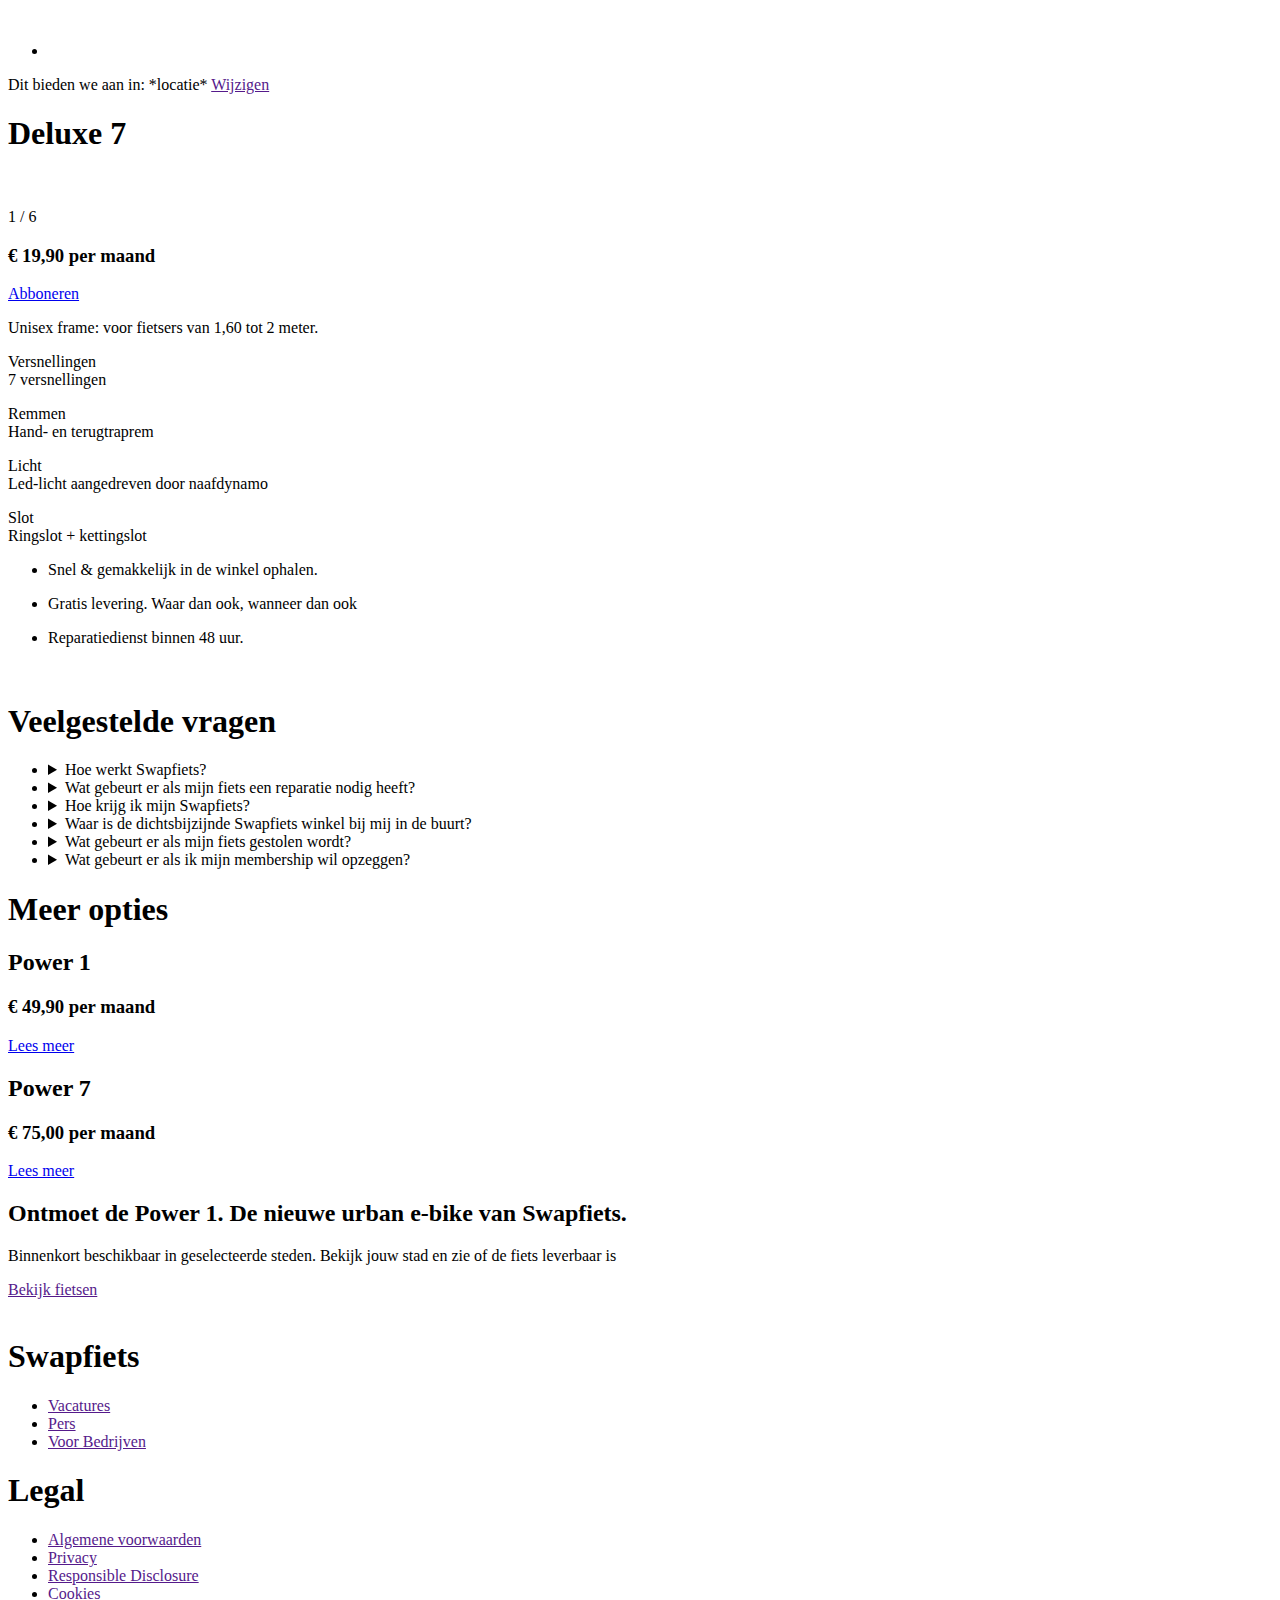
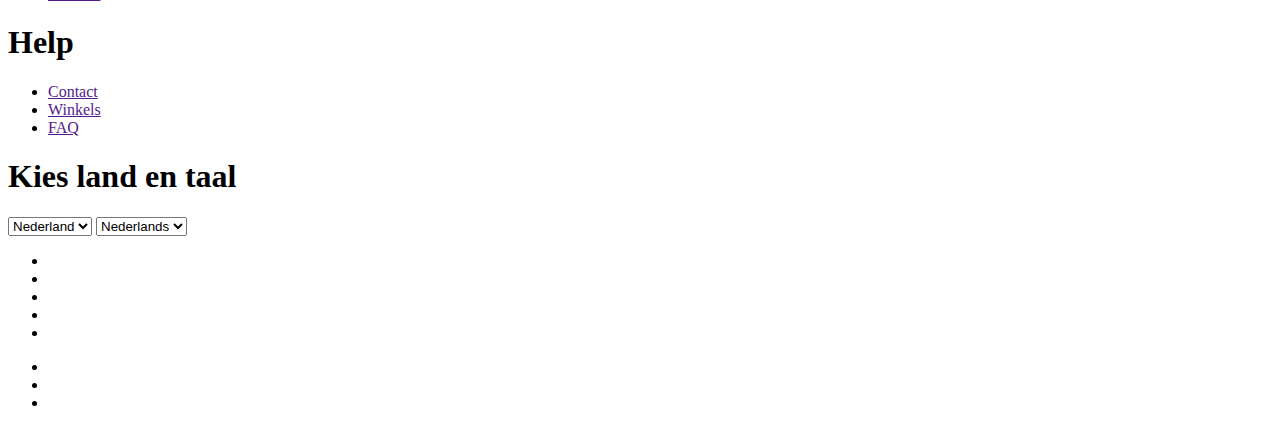
==== untitled.html @ a83ccdec "Kale html" ====
<!doctype html>
<html lang="nl">

<head>
	<meta charset="UTF-8">
	<meta name="author" content="jouw naam">
	<meta name="viewport" content="width=device-width, initial-scale=1">
	<title>Swapfiets Deluxe 7</title>
	<link href="styles/style.css" rel="stylesheet">
	<link rel="icon" type="image/svg+xml" href="images/favicon.svg">
</head>

<body>
	<header>

		<!-- hoofd navigatie -->

		<nav >
			<!-- logo --> <img src="">
			<ul>
				<li>
				</li>
			</ul>
		</nav>
		<!-- eind navigatie -->
		<p> Dit bieden we aan in: *locatie* <a href="">Wijzigen</a>
	</header>
	<main>
		<section>
			<h1>Deluxe 7</h1>
			<!-- carrousel -->
			<img src="">
			<p>1 / 6</p>
		</section>
		<section>
			<h3>€ 19,90 per maand</h3>
			<div>
				<a href="bekijkFietsen">Abboneren</a>
			</div>
		</section>
		<section>
			<p>
				<span class="bold">Unisex frame:</span> voor fietsers van 1,60 tot 2 meter.
			</p>
			<p>
				<span class="bold">Versnellingen</span><br>
				7 versnellingen
			</p>
			<p>
				<span class="bold">Remmen</span><br>
				Hand- en terugtraprem
			</p>
			<p>
				<span class="bold">Licht</span><br>
				Led-licht aangedreven door naafdynamo
			</p>
			<p>
				<span class="bold">Slot</span><br>
				Ringslot + kettingslot
			</p>
		</section>
		<section>
			<ul class="vinkjes">
				<li>
					<p>
						<span class="bold">Snel & gemakkelijk</span> in de winkel ophalen.
					</p>
				</li>
				<li>
					<p>
						<span class="bold">Gratis levering.</span> Waar dan ook, wanneer dan ook
					</p>
				</li>
				<li>
					<p>Reparatiedienst <span class="bold">binnen 48 uur.</span></p>
				</li>
			</ul>
		</section>
		<section>
			<img src="">
		</section>
		<section>
			<h1>Veelgestelde vragen</h1>
			<ul class="veelgesteldeVragen">
				<li>
					<details>
						<summary>Hoe werkt Swapfiets?</summary>
						<p>Swapfiets is een fietsabonnement. Voor een vast bedrag per maand krijg jij een Swapfiets en zorgen wij ervoor dat 'ie het altijd goed doet. Pech onderweg? Laat het ons weten via de app en we repareren je fiets of we swappen 'm om voor een nieuwe binnen 48 uur.
						</p>
					</details>
				</li>
				<li>
					<details>
						<summary>Wat gebeurt er als mijn fiets een reparatie nodig heeft?</summary>
						<p>Geen paniek! Bij jouw membership krijg je gratis standaard service en reparaties binnen 48 uur. Neem contact met ons op via de app, vertel ons wat er mis is en wij komen je fiets repareren of ruilen 'm om voor een nieuwe. Als je binnen ons servicegebied bent, komen we zelfs naar je toe, om je fiets ter plekke te repareren. En anders kun je altijd even langskomen in een van onze winkels, ook zonder afspraak. 
						</p>
					</details>
				</li>
				<li>
					<details>
						<summary>Hoe krijg ik mijn Swapfiets?</summary>
						<p>Er zijn 2 manieren om je fiets te krijgen:</p>
						<ol>
							<li>
								<span class="bold">Ophalen in de winkel:</span>  De meest duurzame optie is om de fiets op te halen in een van onze winkels. Kies tijdens het aanmelden een datum en tijd die jou uitkomt. Onze Swappers laten je alle ins en outs van je fiets zien en kunnen alle vragen die je misschien nog hebt over je membership direct beantwoorden. Dit is ook de snelste optie, waarbij je binnen no-time je nieuwe fiets kunt gebruiken. 
							</li>
							<li>
								<span class="bold">Bezorging aan huis:</span> We kunnen jouw Swapfiets ook gratis bij je thuis bezorgen op een afgesproken datum en tijd. *Let op, deze optie is alleen beschikbaar op bepaalde locaties binnen ons servicegebied: Winkels.
							</li>
						</ol>
					</details>
				</li>
				<li>
					<details>
						<summary>Waar is de dichtsbijzijnde Swapfiets winkel bij mij in de buurt?</summary>
						<p>Hier vind je al onze winkels & locaties: Winkels.
						</p>
					</details>
				</li>
				<li>
					<details>
						<summary>Wat gebeurt er als mijn fiets gestolen wordt?</summary>
						<p>Voorkom dat je fiets gestolen wordt, en zet 'm altijd goed op slot. Al onze fietsen worden geleverd met ingebouwde dubbele sloten, en onze e-bikes hebben daarbovenop nog een slot voor de accu. Als hij toch gestolen wordt (of je raakt 'm kwijt) terwijl hij met 2 sloten op slot staat, betaal je een toeslag, afhankelijk van het type fiets. Maar relax, als je fiets onverhoopt toch gestolen wordt, helpen we je om aangifte te doen bij de politie en zorgen we dat je direct een nieuwe Swapfiets krijgt, zodat je binnen de kortst mogelijke tijd weer de weg op kunt. 
						</p>
					</details>
				</li>
				<li>
					<details>
						<summary>Wat gebeurt er als ik mijn membership wil opzeggen?</summary>
						<p>Geen probleem. Dit kun je eenvoudig doen via account.swapfiets.com. Lever je fiets daarna in in een van onze winkels. Kijk wel eerst even goed naar de voorwaarden van jouw membership, en houd er rekening mee dat we voor al onze memberships een opzegtermijn van 1 maand hanteren. Daarna maken we jouw fiets weer klaar voor een andere member. Zo gaan we onnodige verspilling tegen. Slim en duurzaam toch? 
						</p>
					</details>
				</li>
			</ul>
		</section>
		<section>
			<h1>Meer opties</h1>
			<div>
				<h2>
					Power 1
				</h2>
				<h3>
					€ 49,90 per maand
				</h3>
				<div>
					<a href="bekijkFietsen">Lees meer</a>
				</div>
			</div>
			<div>
				<h2>
					Power 7
				</h2>
				<h3>
					€ 75,00 per maand
				</h3>
				<div>
					<a href="bekijkFietsen">Lees meer</a>
				</div>
			</div>

			<h2>Ontmoet de Power 1. De nieuwe urban e-bike van Swapfiets.</h2>
			<p>Binnenkort beschikbaar in geselecteerde steden. Bekijk jouw stad en zie of de fiets leverbaar is</p>
			<div>
				<a href="" class="bekijkFietsen">Bekijk fietsen</a>
			</div>
		</section>
	</main>
	<footer>
		<img src="">
		<h1>Swapfiets</h1>
		<ul>
			<li>
				<a href="">Vacatures</a>
			</li>
			<li>
				<a href="">Pers</a>
			</li>
			<li>
				<a href="">Voor Bedrijven</a>
			</li>
		</ul>
		<h1>Legal</h1>
		<ul>
			<li>
				<a href="">Algemene voorwaarden</a>
			</li>
			<li>
				<a href="">Privacy</a>
			</li>
			<li>
				<a href="">Responsible Disclosure</a>
			</li>
			<li>
				<a href="">Cookies</a>
			</li>
		</ul>
		<h1>Help</h1>
		<ul>
			<li>
				<a href="">Contact</a>
			</li>
			<li>
				<a href="">Winkels</a>
			</li>
			<li>
				<a href="">FAQ</a>
			</li>
		</ul>
		<h1>Kies land en taal</h1>
		<select name="Land">
			<option value="Nederland">Nederland</option>
			<option value="Engeland">Engeland</option>
			<option value="Frankrijk">Frankrijk</option>
			<option value="Duitsland">Duitsland</option>
		</select>
		<select name="Taal">
			<option value="Nederlands">Nederlands</option>
			<option value="English">English</option>
			<option value="French">French</option>
			<option value="Deutsch">Deutsch</option>
		</select>
		<ul class="betaalMethoden">
			<li>
				<img src="">
			</li>
			<li>
				<img src="">
			</li>
			<li>
				<img src="">
			</li>
			<li>
				<img src="">
			</li>
			<li>
				<img src="">
			</li>
		</ul>
				<ul class="socials">
			<li>
				<img src="">
			</li>
			<li>
				<img src="">
			</li>
			<li>
				<img src="">
			</li>
		</ul>
	</footer>
	<script src="scripts/script.js"></script>
</body>
	
</html>
---- styles/style.css ----
/* CSS Document */
*, *::after, *::before {
  box-sizing:border-box;  
}
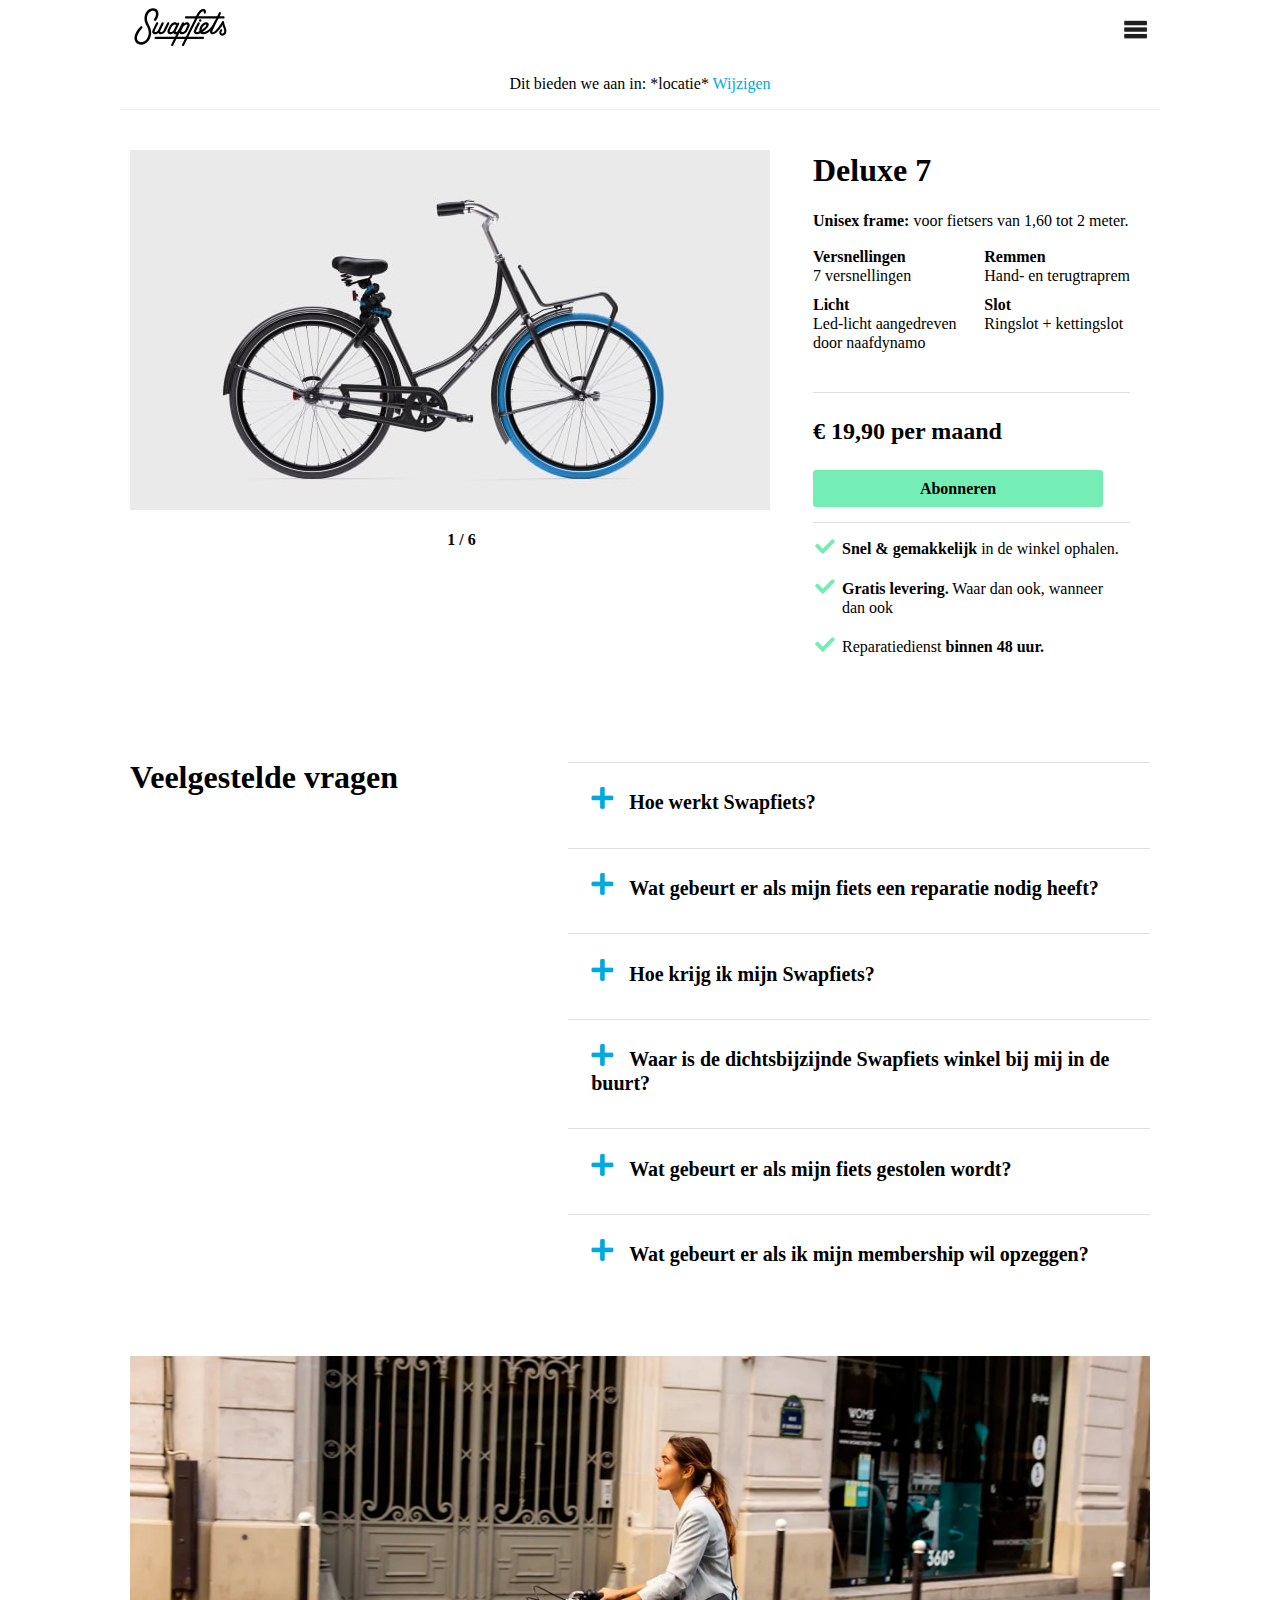
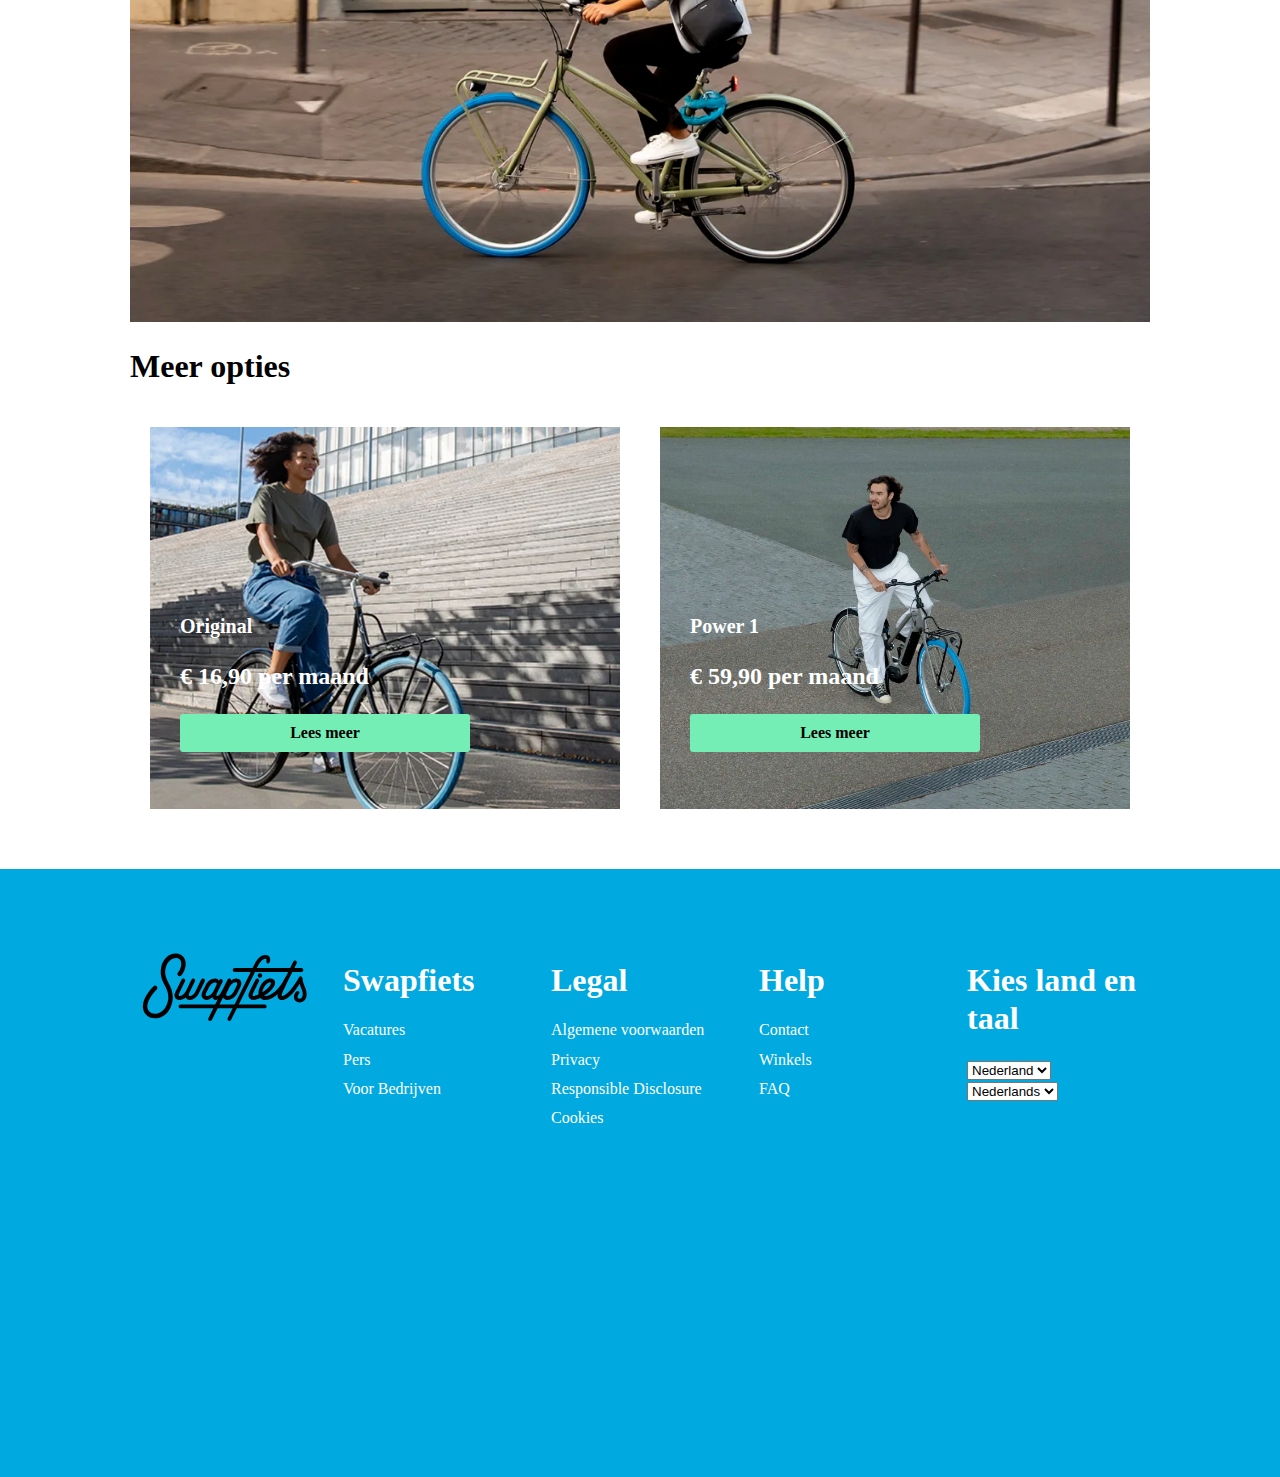
==== commit 81a6a839: "Final commit" ====
--- a/untitled.html
+++ b/untitled.html
@@ -12,73 +12,84 @@
 
 <body>
 	<header>
-
 		<!-- hoofd navigatie -->
-
-		<nav >
-			<!-- logo --> <img src="">
-			<ul>
-				<li>
-				</li>
-			</ul>
+		<nav>
+		<!-- logo --> 
+			<img alt="swapfiets logo" src="images/swapfiets-logo-vector.svg">
+			<img alt="menu" class="hamburger" src="images/hamburger.png">
+			<p class="stad"> Dit bieden we aan in: *locatie* <a href="">Wijzigen</a>
 		</nav>
 		<!-- eind navigatie -->
-		<p> Dit bieden we aan in: *locatie* <a href="">Wijzigen</a>
 	</header>
 	<main>
 		<section>
-			<h1>Deluxe 7</h1>
-			<!-- carrousel -->
-			<img src="">
-			<p>1 / 6</p>
+			<div class="column70">
+				<h1 class="titelMobiel">Deluxe 7</h1>
+				<img alt="original fiets" src="images/original.jpeg">
+				<p id="counter">1 / 6</p>
+			</div>
+			<div class="column30">
+				<div class="prijsMobiel">	
+					<h3>€ 19,90 per maand</h3>
+					<a href="index.html"><div class="bekijkFietsen" type="button">Abonneren</div></a>
+				</div>
+				<h1 class="titelDesktop">Deluxe 7</h1>
+
+				<!-- deze lijstweergave verwdijnt op de desktop -->
+				<div class="mobileSpecs">
+					<p><span class="bold">Unisex frame:</span> voor fietsers van 1,60 tot 2 meter.</p>
+					<p><span class="bold">Versnellingen</span><br></p>
+					<p><span class="bold">Remmen</span><br>
+						Hand- en terugtraprem</p>
+					<p><span class="bold">Licht</span><br>
+						Led-licht aangedreven door naafdynamo</p>
+					<p><span class="bold">Slot</span><br>
+						Ringslot + kettingslot</p>
+				</div>	
+
+				<!-- deze grid weergave verwdijnt op de smartphone -->
+				<div class="desktopSpecs">
+					<p><span class="bold">Unisex frame:</span> voor fietsers van 1,60 tot 2 meter.</p>
+					<div class="tweebijtwee">
+						<div class="spec">
+							<span class="bold">Versnellingen</span><br>
+							7 versnellingen
+						</div>
+						<div class="spec">
+							<span class="bold">Remmen</span><br>
+							Hand- en terugtraprem
+						</div>
+						<div class="spec">
+							<span class="bold">Licht</span><br>
+							Led-licht aangedreven door naafdynamo
+						</div>
+						<div class="spec">
+							<span class="bold">Slot</span><br>
+							Ringslot + kettingslot
+						</div>
+					</div>	
+				</div>	
+
+				<!-- Hier combineer ik verschillende klasses met de responsiveness in mn CSS, om de juiste volgorde aan te houden van prijzen en titels-->
+				<div class="prijsDesktop">	
+					<h3>€ 19,90 per maand</h3>
+					<a href="index.html"><div class="bekijkFietsen" type="button">Abonneren</div></a>
+				</div>
+
+				<ul class="checkMark">
+					<li>
+						<p><span class="bold">Snel & gemakkelijk</span> in de winkel ophalen.</p>
+					</li>
+					<li>
+						<p><span class="bold">Gratis levering.</span> Waar dan ook, wanneer dan ook</p>
+					</li>
+					<li>
+						<p>Reparatiedienst <span class="bold">binnen 48 uur.</span></p>
+					</li>
+				</ul>
+			</div>
 		</section>
-		<section>
-			<h3>€ 19,90 per maand</h3>
-			<div>
-				<a href="bekijkFietsen">Abboneren</a>
-			</div>
-		</section>
-		<section>
-			<p>
-				<span class="bold">Unisex frame:</span> voor fietsers van 1,60 tot 2 meter.
-			</p>
-			<p>
-				<span class="bold">Versnellingen</span><br>
-				7 versnellingen
-			</p>
-			<p>
-				<span class="bold">Remmen</span><br>
-				Hand- en terugtraprem
-			</p>
-			<p>
-				<span class="bold">Licht</span><br>
-				Led-licht aangedreven door naafdynamo
-			</p>
-			<p>
-				<span class="bold">Slot</span><br>
-				Ringslot + kettingslot
-			</p>
-		</section>
-		<section>
-			<ul class="vinkjes">
-				<li>
-					<p>
-						<span class="bold">Snel & gemakkelijk</span> in de winkel ophalen.
-					</p>
-				</li>
-				<li>
-					<p>
-						<span class="bold">Gratis levering.</span> Waar dan ook, wanneer dan ook
-					</p>
-				</li>
-				<li>
-					<p>Reparatiedienst <span class="bold">binnen 48 uur.</span></p>
-				</li>
-			</ul>
-		</section>
-		<section>
-			<img src="">
-		</section>
+
 		<section>
 			<h1>Veelgestelde vragen</h1>
 			<ul class="veelgesteldeVragen">
@@ -133,120 +144,124 @@
 				</li>
 			</ul>
 		</section>
-		<section>
-			<h1>Meer opties</h1>
-			<div>
-				<h2>
-					Power 1
-				</h2>
-				<h3>
-					€ 49,90 per maand
-				</h3>
-				<div>
-					<a href="bekijkFietsen">Lees meer</a>
-				</div>
-			</div>
-			<div>
-				<h2>
-					Power 7
-				</h2>
-				<h3>
-					€ 75,00 per maand
-				</h3>
-				<div>
-					<a href="bekijkFietsen">Lees meer</a>
-				</div>
-			</div>
-
-			<h2>Ontmoet de Power 1. De nieuwe urban e-bike van Swapfiets.</h2>
-			<p>Binnenkort beschikbaar in geselecteerde steden. Bekijk jouw stad en zie of de fiets leverbaar is</p>
-			<div>
-				<a href="" class="bekijkFietsen">Bekijk fietsen</a>
+
+		<img alt="fiets deluxe 7" id="deluxe7fietser" src="images/deluxe7fietser.png">
+		<h1>Meer opties</h1>
+
+		<section class="meerOpties">
+			<div class="column">
+				<div class="originalVrouw">
+					<h2>Original</h2>
+					<h3>€ 16,90 per maand</h3>
+					<a><div class="bekijkFietsen" type="button">Lees meer</div></a>
+				</div>
+			</div>	
+			<div class="column">	
+				<div class="power1man">
+					<h2>Power 1</h2>
+					<h3>€ 59,90 per maand</h3>
+					<a><div class="bekijkFietsen" type="button">Lees meer</div></a>
+				</div>
 			</div>
 		</section>
 	</main>
-	<footer>
-		<img src="">
-		<h1>Swapfiets</h1>
-		<ul>
-			<li>
-				<a href="">Vacatures</a>
-			</li>
-			<li>
-				<a href="">Pers</a>
-			</li>
-			<li>
-				<a href="">Voor Bedrijven</a>
-			</li>
-		</ul>
-		<h1>Legal</h1>
-		<ul>
-			<li>
-				<a href="">Algemene voorwaarden</a>
-			</li>
-			<li>
-				<a href="">Privacy</a>
-			</li>
-			<li>
-				<a href="">Responsible Disclosure</a>
-			</li>
-			<li>
-				<a href="">Cookies</a>
-			</li>
-		</ul>
-		<h1>Help</h1>
-		<ul>
-			<li>
-				<a href="">Contact</a>
-			</li>
-			<li>
-				<a href="">Winkels</a>
-			</li>
-			<li>
-				<a href="">FAQ</a>
-			</li>
-		</ul>
-		<h1>Kies land en taal</h1>
-		<select name="Land">
-			<option value="Nederland">Nederland</option>
-			<option value="Engeland">Engeland</option>
-			<option value="Frankrijk">Frankrijk</option>
-			<option value="Duitsland">Duitsland</option>
-		</select>
-		<select name="Taal">
-			<option value="Nederlands">Nederlands</option>
-			<option value="English">English</option>
-			<option value="French">French</option>
-			<option value="Deutsch">Deutsch</option>
-		</select>
-		<ul class="betaalMethoden">
-			<li>
-				<img src="">
-			</li>
-			<li>
-				<img src="">
-			</li>
-			<li>
-				<img src="">
-			</li>
-			<li>
-				<img src="">
-			</li>
-			<li>
-				<img src="">
-			</li>
-		</ul>
-				<ul class="socials">
-			<li>
-				<img src="">
-			</li>
-			<li>
-				<img src="">
-			</li>
-			<li>
-				<img src="">
-			</li>
-		</ul>
+
+	<footer class="footer">
+		<div class="container">
+			<div class="row">
+				<div class="footer-col">
+					<img alt="swapfiets logo" src="images/swapfiets-logo-vector.svg">
+				</div>
+				<div class="footer-col">
+					<h1>Swapfiets</h1>
+					<ul>
+						<li>
+							<a href="">Vacatures</a>
+						</li>
+						<li>
+							<a href="">Pers</a>
+						</li>
+						<li>
+							<a href="">Voor Bedrijven</a>
+						</li>
+					</ul>
+				</div>
+				<div class="footer-col">
+					<h1>Legal</h1>
+					<ul>
+					<li>
+						<a href="">Algemene voorwaarden</a>
+					</li>
+					<li>
+						<a href="">Privacy</a>
+					</li>
+					<li>
+						<a href="">Responsible Disclosure</a>
+					</li>
+					<li>
+						<a href="">Cookies</a>
+					</li>
+				</ul>
+				</div>
+				<div class="footer-col">
+					<h1>Help</h1>
+					<ul>
+						<li>
+							<a href="">Contact</a>
+						</li>
+						<li>
+							<a href="">Winkels</a>
+						</li>
+						<li>
+							<a href="">FAQ</a>
+						</li>
+					</ul>
+				</div>
+				<div class="footer-col">
+					<h1>Kies land en taal</h1>
+					<select name="Land">
+					<option value="Nederland">Nederland</option>
+					<option value="Engeland">Engeland</option>
+					<option value="Frankrijk">Frankrijk</option>
+					<option value="Duitsland">Duitsland</option>
+					</select>
+					<select name="Taal">
+					<option value="Nederlands">Nederlands</option>
+					<option value="English">English</option>
+					<option value="French">French</option>
+					<option value="Deutsch">Deutsch</option>
+					</select>
+				</div>	
+			</div>
+		</div>		
+				<ul class="betaalMethoden">
+				<li>
+					<img alt="" src="">
+				</li>
+				<li>
+					<img alt="" src="">
+				</li>
+				<li>
+					<img alt="" src="">
+				</li>
+				<li>
+					<img alt="" src="">
+				</li>
+				<li>
+					<img alt="" src="">
+				</li>
+			</ul>
+					<ul class="socials">
+				<li>
+					<img alt="" src="">
+				</li>
+				<li>
+					<img alt="" src="">
+				</li>
+				<li>
+					<img alt="" src="">
+				</li>
+			</ul>
 	</footer>
 	<script src="scripts/script.js"></script>
 </body>
--- a/styles/style.css
+++ b/styles/style.css
@@ -1,5 +1,527 @@
 /* CSS Document */
 *, *::after, *::before {
-  box-sizing:border-box;  
-}
-
+  box-sizing:border-box;
+}
+
+/* footer settings*/
+
+.container {
+  max-width: 1040px;
+  margin: auto;
+}
+.row {
+ display: flex;
+ flex-wrap: wrap;
+}
+
+.footer {
+  background-color: #00A9E0;
+  padding: 70px 0px;
+}
+
+.footer-col {
+  width: 20%;
+  padding: 0 15px;
+  color: white;
+  font-size: 18px;
+  font-weight: 500;
+  float: left;
+  box-sizing: border-box;
+}
+
+.footer-col ul{
+  margin-left: -40px;
+}
+
+.footer-col ul li a{
+  color: white;
+  display: block;
+}
+
+/* Mobiel en Smartphone*/
+
+@media only screen and (max-width: 767px) {
+  body {
+    margin-left: 5px;
+    margin-right: 5px;
+    min-width: 375;
+  }
+
+  main {
+    margin-right: 10px;  
+    margin-left: 10px;
+  }
+
+  footer {
+    display: inline-block;
+  }
+
+  .footer-col {
+    width: 50%;
+    margin-bottom: 30px;
+  }
+
+  .prijsDesktop, .titelDesktop {
+    display: none;
+  }
+
+  .column, .column30, .column70 {
+      box-sizing: border-box;
+      width: 96%;
+      float: left;
+      padding: 5px;
+  }
+
+  select {
+    width: 96%;
+    padding: 10px;
+    float: center;
+    margin-bottom: 10px;
+    border-radius: 5px;
+    border-color: black;
+    background-color: white;
+    color: black;
+    font-weight: 700;
+    font-size: 16px;
+  }
+
+  .first {
+      color: black;
+      padding: 5%;'
+      left: 0!;
+      right: 0!;
+  }
+
+  img {
+    width: 100%;
+  } 
+
+  .label {
+    text-align: center!important;
+    float: center!important;
+  }
+
+  input {
+    width: 100%;
+    padding: 10px;
+    font-size: 16px;
+    border-radius: 3px;
+    background-image: url("../images/search.png");
+    background-repeat: no-repeat;
+    background-position: right;
+    background-size: contain;
+  }
+
+    .bekijkFietsen, .bekijkFietsen a {
+    background-color: #74EEB5;
+    width: 100%;
+    margin-top: 10px;
+    padding: 13px 8px;
+    text-align: center;
+    color: black;
+    font-weight: 700;
+    border-radius: 3px;
+  }
+
+  .bekijkFietsen2 {
+    background-color: #74EEB5;
+    width: 96%;
+    margin-top: 10px;
+    padding: 13px 8px;
+    text-align: center;
+    color: black;
+    font-weight: 700;
+    border-radius: 3px;
+    margin-bottom: 20px;
+    margin-left: auto;    
+    margin-right: auto;
+    overflow: hidden;
+  }
+
+  .desktopSpecs {
+    display: none;
+  }
+
+}
+
+
+/* Tablet en Desktop*/
+
+@media only screen and (min-width: 768px) {
+  main {
+    min-width: 768px;
+    max-width: 1040px;
+    margin-left: auto;
+    margin-right: auto;
+    padding-left: 10px;
+    padding-right: 10px;
+  }
+
+  .fancy {
+    color: black;
+  }
+
+/* poging tot een micro interactie */
+
+  .fancy span {
+    opacity: 0;
+    transition: all 1s ease;
+  }
+
+  span.fade {
+    opacity: 1;
+  }
+
+  .mobileSpecs{
+    display: none;
+  }
+
+  .prijsMobiel, .titelMobiel {
+      display: none;
+  }
+
+  .bekijkFietsen, .bekijkFietsen2 {
+    background-color: #74EEB5;
+    width: 290px;
+    margin-top: 10px;
+    padding: 9px;
+    text-align: center;
+    color: black;
+    font-weight: 700;
+    border-radius: 3px;
+  }
+
+  .bekijkFietsen2 {
+    margin: auto;
+    margin-bottom: 90px;
+    margin-top: 30px;
+  }
+
+  .first {
+    background-image: url("../images/fietsdesktop.jpeg");
+    background-size: cover;
+    background-repeat: no-repeat;
+    background-position: center;
+    left: 0;
+    right: 0;
+    padding: 5%;
+    color: white;
+    margin: 0;
+    display: block;
+    }
+
+  .introductie {
+    margin-right: 50%;
+  }
+
+  img {
+    max-width: 100%;
+  }
+
+  section {
+    display: flex;
+    justify-content: space-between;
+    }
+
+  .column {
+    box-sizing: border-box;
+    width: 50%;
+    float: left;
+    padding: 20px;
+  }
+
+  .column30 {
+    box-sizing: border-box;
+    width: 35%;
+    float: left;
+    padding: 20px;
+  }
+
+  .column70 {
+    box-sizing: border-box;
+    width: 65%;
+    float: left;
+    padding-top: 40px;
+  }
+
+  input {
+    width: 290px;
+    padding: 10px;
+    font-size: 16px;
+    border-radius: 3px;
+    background-image: url("../images/search.png");
+    background-repeat: no-repeat;
+    background-position: right;
+    background-size: contain;
+
+  }
+
+  span.fade {
+    opacity: 1;
+  }
+}
+
+
+/*Algemeen*/
+section {
+  margin-bottom: 40px;
+}
+
+.meerOpties {
+  background-color: white;
+  float: center;
+}
+
+.power1man {
+  background-image: url("../images/power1manfietsen.png");
+  background-position: center;
+  background-size: cover;
+  color: white;
+  height: 382px;
+  padding-bottom: 30px;
+  padding-top: 170px;
+  padding-left: 30px;
+  padding-right: 30px;
+}
+
+.originalVrouw {
+  background-image: url("../images/originalfietsenvrouw.png");
+  background-position: center;
+  background-size: cover;
+  color: white;
+  height: 382px;
+  padding-bottom: 30px;
+  padding-top: 170px;
+  padding-left: 30px;
+  padding-right: 30px;
+}
+
+#deluxe7fietser {
+  width: 100%;
+}
+
+.tweebijtwee {
+  display: inline-grid;
+  grid-template-columns: auto auto;
+}
+
+.spec {
+  padding-bottom: 10px;
+}
+
+.prijsMobiel {
+  border-top: 1px solid #dfdfdf;
+  border-bottom: 1px solid #dfdfdf;
+  padding-top: 5px;
+  padding-bottom: 15px;
+}
+
+.prijsDesktop {
+  border-top: 1px solid #dfdfdf;
+  border-bottom: 1px solid #dfdfdf;
+  padding-bottom: 15px;
+  margin-top: 30px;
+
+}
+
+.vinkjes {
+  margin-left: -40px;
+}
+
+.veelgesteldeVragen {
+  margin-left: -50px;
+}
+
+#swapfietsServiceBG {
+  background-image: url("../images/swapfiets_service.jpeg");
+  background-position: center;
+  background-repeat: no-repeat;
+  background-size: cover;
+  min-height: 300px;
+}
+
+#power1BG {
+  background-image: url("../images/power_one_promo.jpeg");
+  background-position: center;
+  background-repeat: no-repeat;
+  background-size: cover;
+  min-height: 300px;
+}
+
+.greyBG {
+  background-color: #F8F9F9;
+  padding: 24px;
+}
+
+.downloadApps {
+  display: grid;
+  grid-template-columns: auto auto;
+  margin-bottom: 10px;
+}
+
+.app {
+  grid-column-gap: 10px;
+  margin: auto;
+}
+
+.appStore {
+  width: 120px;
+  height: 40px;
+ }
+
+.googlePlay {
+  width: 130px; 
+  height: 40px;
+}
+
+.checkMark {
+  list-style-image: url("../images/checkmark.png");
+  /*door ongewenste voor-geprogrammeerde ul padding moet ik het compenseren met - margin*/
+  margin-left: -11px;
+}
+.checkMark li {
+  margin-bottom: 20px;
+
+}
+.checkMark li::marker {
+  padding-right: 20px;
+
+}
+
+/*Navigatie CSS*/
+nav {
+border-bottom: 1px solid;
+border-color: #F0F0F0;
+max-width: 1040px;
+margin-left: auto;
+margin-right: auto;
+}
+
+nav img {
+  height: auto;
+  width: 100px;
+  top: 50%;
+  margin-left: 10px;
+}
+
+.hamburger
+{
+  width: 50px;
+  float: right;
+  top: 60%;
+}
+
+nav ul {
+  float: right;
+  margin-right: 20px;
+}
+
+nav ul li {
+  display: inline-block; 
+  margin: 0 5px;
+}
+/*inline block betekent dat de lijst horizontaal is ipv verticaal*/
+
+nav ul li a {
+  text-transform: uppercase;
+}
+
+/* Body CSS */
+body{
+  margin: 0;
+  font-family: helvetica neue;
+  line-height: 1.2;
+  letter-spacing: 1.2;
+}
+
+ul {
+  list-style-type: none;
+}
+
+li {
+  margin-top: 10px;
+  margin-bottom: 10px;
+  font-size: 16px;
+}
+
+li::marker {
+  height: 20px;
+  width: 20px;
+}
+
+p {
+  font-size: 16px;
+}
+
+h1 {
+  font-size: 32px;
+}
+
+
+h2 {
+  font-size: 20px;
+}
+
+h3 {
+  font-size: 24px;
+}
+
+a {
+  color: #00A9E0;
+  text-decoration: none;
+}
+
+.bold {
+  font-weight: 700;
+}
+
+details {
+  padding: 4%;
+  border-top: 1px;
+  border-bottom: 0px;
+  border-left: 0px;
+  border-right: 0px;
+  border-style: solid;
+  border-color: #dfdfdf;
+}
+
+summary {
+  font-size: 20px;
+  font-weight: 700;
+}
+
+summary::marker {
+  content: url("../images/plus.png");
+}
+
+details[open] summary::marker {
+  content: url("../images/close.png");
+}
+
+
+ol {
+  font-weight: 700;
+}
+
+/*overig CSS*/
+
+#counter {
+  text-align: center;
+  font-weight: 700;
+}
+
+.stad {
+  text-align: center;
+}
+
+#item1 {
+  list-style-image: url("../images/search2.png");
+}
+
+#item2 {
+  list-style-image: url("../images/fiets.png");
+}
+
+#item3 {
+  list-style-image: url("../images/deliver.png");
+}